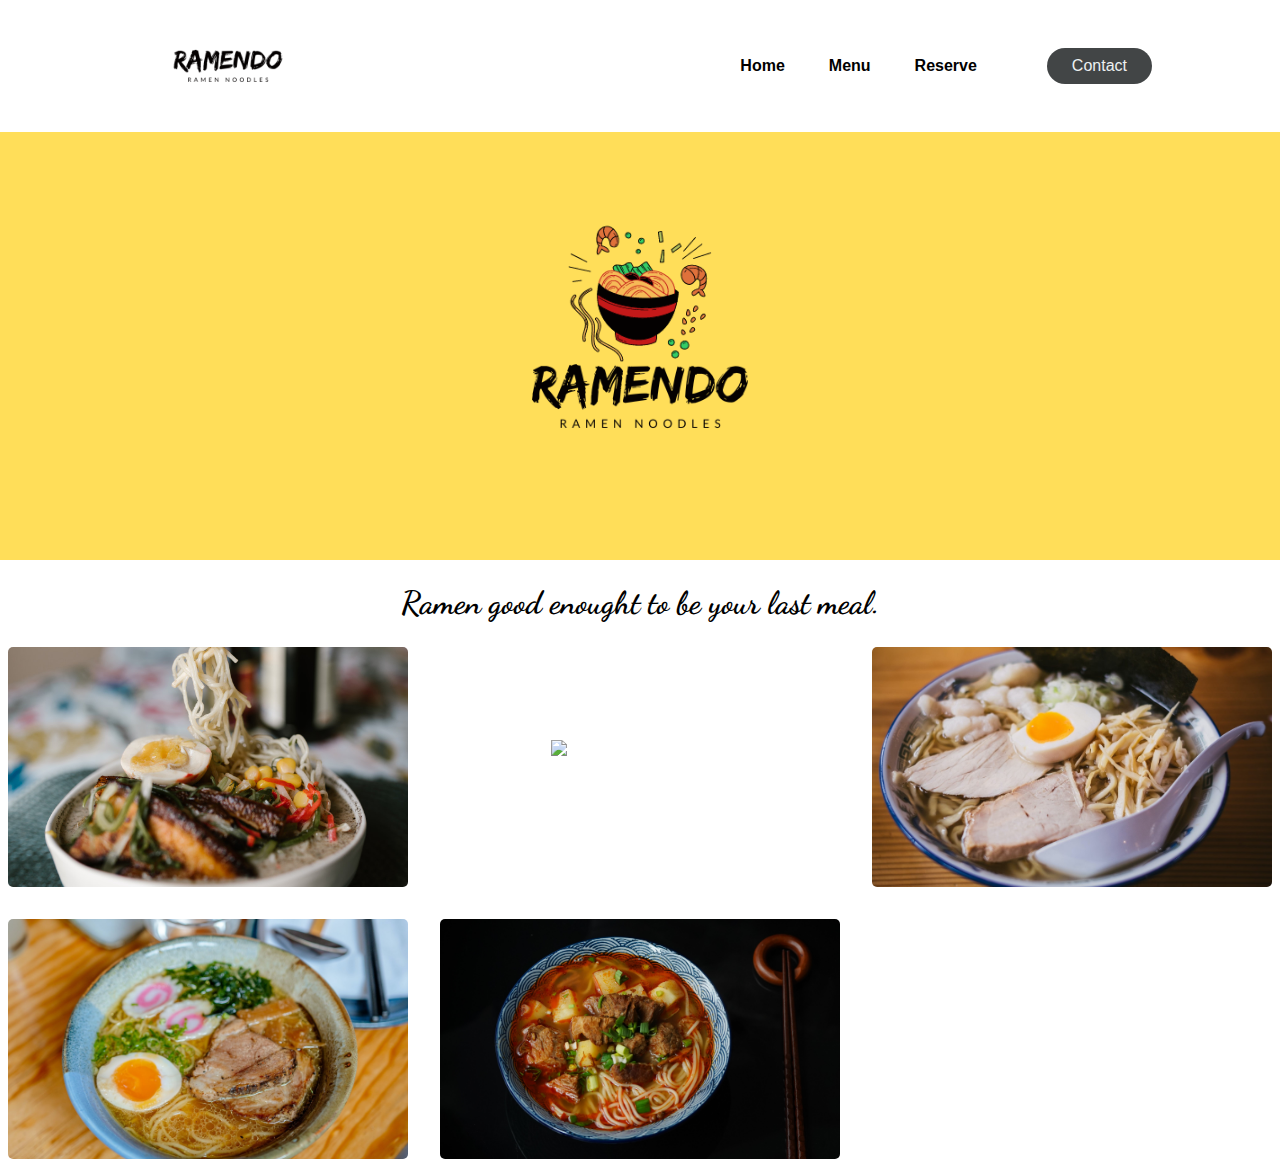
==== html-files/index.html @ 9fcbf972 "website" ====
<!DOCTYPE html>
<html lang="en">
<head>
    <meta charset="UTF-8">
    <meta http-equiv="X-UA-Compatible" content="IE=edge">
    <meta name="viewport" content="width=device-width, initial-scale=1.0">
    <title>HOME</title>
    <link href = "../css-files/normalize.css" rel = "stylesheet" type = "text/css">
    <link href = "../css-files/base.css" rel = "stylesheet" type = "text/css">
</head>
<body>
    <header>
        <img class = "logo" src = "../logos/logoname.png" alt = "logo">
        <nav>
            <ul class="nav_links">
                <li><a href = "./index.html">Home</a></li>
                <li><a href="./menu.html">Menu</a></li>
                <li><a href="./reserve.html">Reserve</a></li>
            </ul> 
        </nav>
        <button><a class="cta" href="./contact.html">Contact</a></button>
    </header>
    <div class ="banner">
        <img src = "../logos/logo.png" alt = 'Banner'>
    </div>
    <div class = "title">
        <h1>Ramen good enought to be your last meal.</h1>
    </div>

    <div class = "img_reel">
        <div class = "card">
            <img class = "img" src = "../images/pexels-rodnae-productions-6645922.jpg" alt = "foodimg">
        </div>
        <div class = "card">
            <img class = "img" src = "../images/pexels-syed-muhammad-afifi-4110421.jpg" alt = "foodimg">
        </div>
        <div class = "card">
            <img class = "img" src = "../images/pexels-quang-anh-ha-nguyen-884600.jpg" alt = "foodimg">
        </div>
                <div class = "card">
            <img class = "img" src = "../images/pexels-viridiana-o-rivera-12984979.jpg" alt = "foodimg">
        </div>
        <div class = 'card'>
            <img class = "img" src = "../images/pexels-cats-coming-1907244.jpg" alt = "foodimg">
        </div>
    </div>

<!-- <div class="carousell">
    <div class="wrapper">
        <img class='img' src = "../images/pexels-rodnae-productions-6645922.jpg" alt = "foodimg">
        <img class = "img" src = "../images/pexels-syed-muhammad-afifi-4110421.jpg" alt = "foodimg">
        <img class = "img" src = "../images/pexels-quang-anh-ha-nguyen-884600.jpg" alt = "foodimg">
        <img class = "img" src = "../images/pexels-viridiana-o-rivera-12984979.jpg" alt = "foodimg">
        <img class = "img" src = "../images/pexels-cats-coming-1907244.jpg" alt = "foodimg">
    </div>
</div> -->
</body>
</html>
---- css-files/base.css ----
@import url('https://fonts.googleapis.com/css2?family=Dancing+Script:wght@500&display=swap');

*{
    box-sizing: border-box;
    margin: 0;
    padding: 0;
    background-color: white;
}

li,a,button {
    font-family: "Century Gothic", sans-serif;
    font-weight: 500;
    font-size: 16px;
    color: #edf0f1;
    text-decoration: none;
}

header{
    display: flex;
    justify-content: flex-end;
    align-items: center;
    padding: 30px 10%;
}

.logo{
    cursor: pointer;
    margin-right: auto;
    width: 200px;
}

.nav_links li{
    display: inline-block;
    padding: 0px 20px;
}

.nav_links li a{
    transition: all 0.3 ease 0s;
    color: black;
    font-weight: bold;
} 


button{
    padding: 9px 25px;
    background-color: rgb(66, 69, 70);
    border: none;
    border-radius: 50px;
    cursor: pointer;
    transition:all 0.4s ease 0s; 
    margin-left: 50px;
}

button:hover{
    background-color: rgba(58, 61, 61, 0.8)
}

.banner{
    display: flex;
    max-width: auto;
    justify-content: center;
    background-color:rgb(255, 222, 89);
}

.banner img{
    width: 450px;
}

.title h1{
    color: black;
    margin:25px;
    font-family: "Dancing Script";
    text-align: center;
}

/* common css ------------------------------------------------------------------------------------------ */

.hyperlinks{
    text-decoration: underline;
    font-size: x-large
}

.img-grid{
    display: inline-grid;
    grid-template-columns: auto auto;
    grid-gap: 5px;
    max-width: 50%;
}

.star-rating input {
    display: none;
 }

 .star-rating > label {
     width: 30px;
     height: 30px;
     font-family: Verdana;
     font-size:30px;
     color: orange;
     transition: 0.2s ease;
 }

 .star-rating label::before{
     content: "\2606";
     line-height:26px;
 }

 .star-rating input:checked ~ label:before{
     content: '\2605'
 }

 .star-rating{
     display:flex;
     align-items:center;
     width: 160px;
     flex-direction: row-reverse;
     justify-content: space-between;
     margin: 40px auto;
     position: relative;
 }

 .star-rating label:hover{
     color: #ff69b4;
     transition: 0.2 ease;
 }

 .star-rating label:active::before{
     transform:scale(1.1);
 }

/* contact css ----------------------------------------------------------------------------------------- */

.label{
    color: black;
}

.label > input{
    background-color: white;
    border-radius: 3px;
}

.sub{
    color:white;
    padding: 9px 25px;
    background-color: rgb(66, 69, 70);
    border: none;
    border-radius: 50px;
    transition:all 0.3 ease 0s; 
}

.sub:hover{
    background-color: rgb(66, 69, 70,0.8);
}

/*form{
    display: flex;
    flex-direction: column;
    justify-content: center;
    align-items: center;
    text-align: center;
    padding-top: 2em;
}*/


/* reserve css ----------------------------------------------------------------------------------------- */

.card{
    display: flex;
    flex-direction: column;
    justify-content: center;
    align-items: center;
    /* background: #353535; */
    font-size: 3rem;
    color: #fff;
    /* box-shadow: rgba(3,8,20,0.1) 0px 0.15rem 0.5rem, rgba(2,8,20,0.1) 0px 0.075rem 0.175rem; */
    height: 100%;
    width: 100%;
    border-radius: 5px;
    transition: all 500ms;
    overflow: hidden;

    /*background-size: cover;
    background-position: center;
    background-repeat: no-repeat;*/
}

.card:hover{
    box-shadow: rgba(2,8,20,0.1) 0px 0.35em 1.175em, rgba(2,8,20,0.1) 0px 0.175em 0.5em;
    transform: translateY(-3px) scale(1.1);
}

.img_reel{
    display: grid;
    gap: 2rem;
    grid-template-columns: repeat(auto-fill,minmax(300px,1fr));
    grid-auto-rows: 240px;
    margin-right: 8px;
    margin-left: 8px;
    margin-bottom: 10px;
}

.img{
    max-width: 100%;
    height: auto;
}

/* index css ------------------------------------------------------------------------------------------- */


/* menu css -------------------------------------------------------------------------------------------- */
.flex-container{
    justify-content: space-around;
    margin-top: 15px;
    margin-right: 40px;
    margin-left: 40px;
}

.flex-container img{
    width: 400px;
    margin-top: 70px;
    margin-bottom: 70px;
    border-radius: 5px;
    transition: 500ms;
}

.flex-container img:hover{
    transform: translateY(-3px) scale(1.1);
}

.flex{
    display:flex;
    flex-direction: row;
    border: #ceae8c solid 3px;
}
.contacts{
    display: flex;
    justify-content: space-evenly;
}

.contacts h1{
    text-decoration: underline;
}
.contacts p{
    font-size: x-large;
}

.contacts a{
    color: black;
}
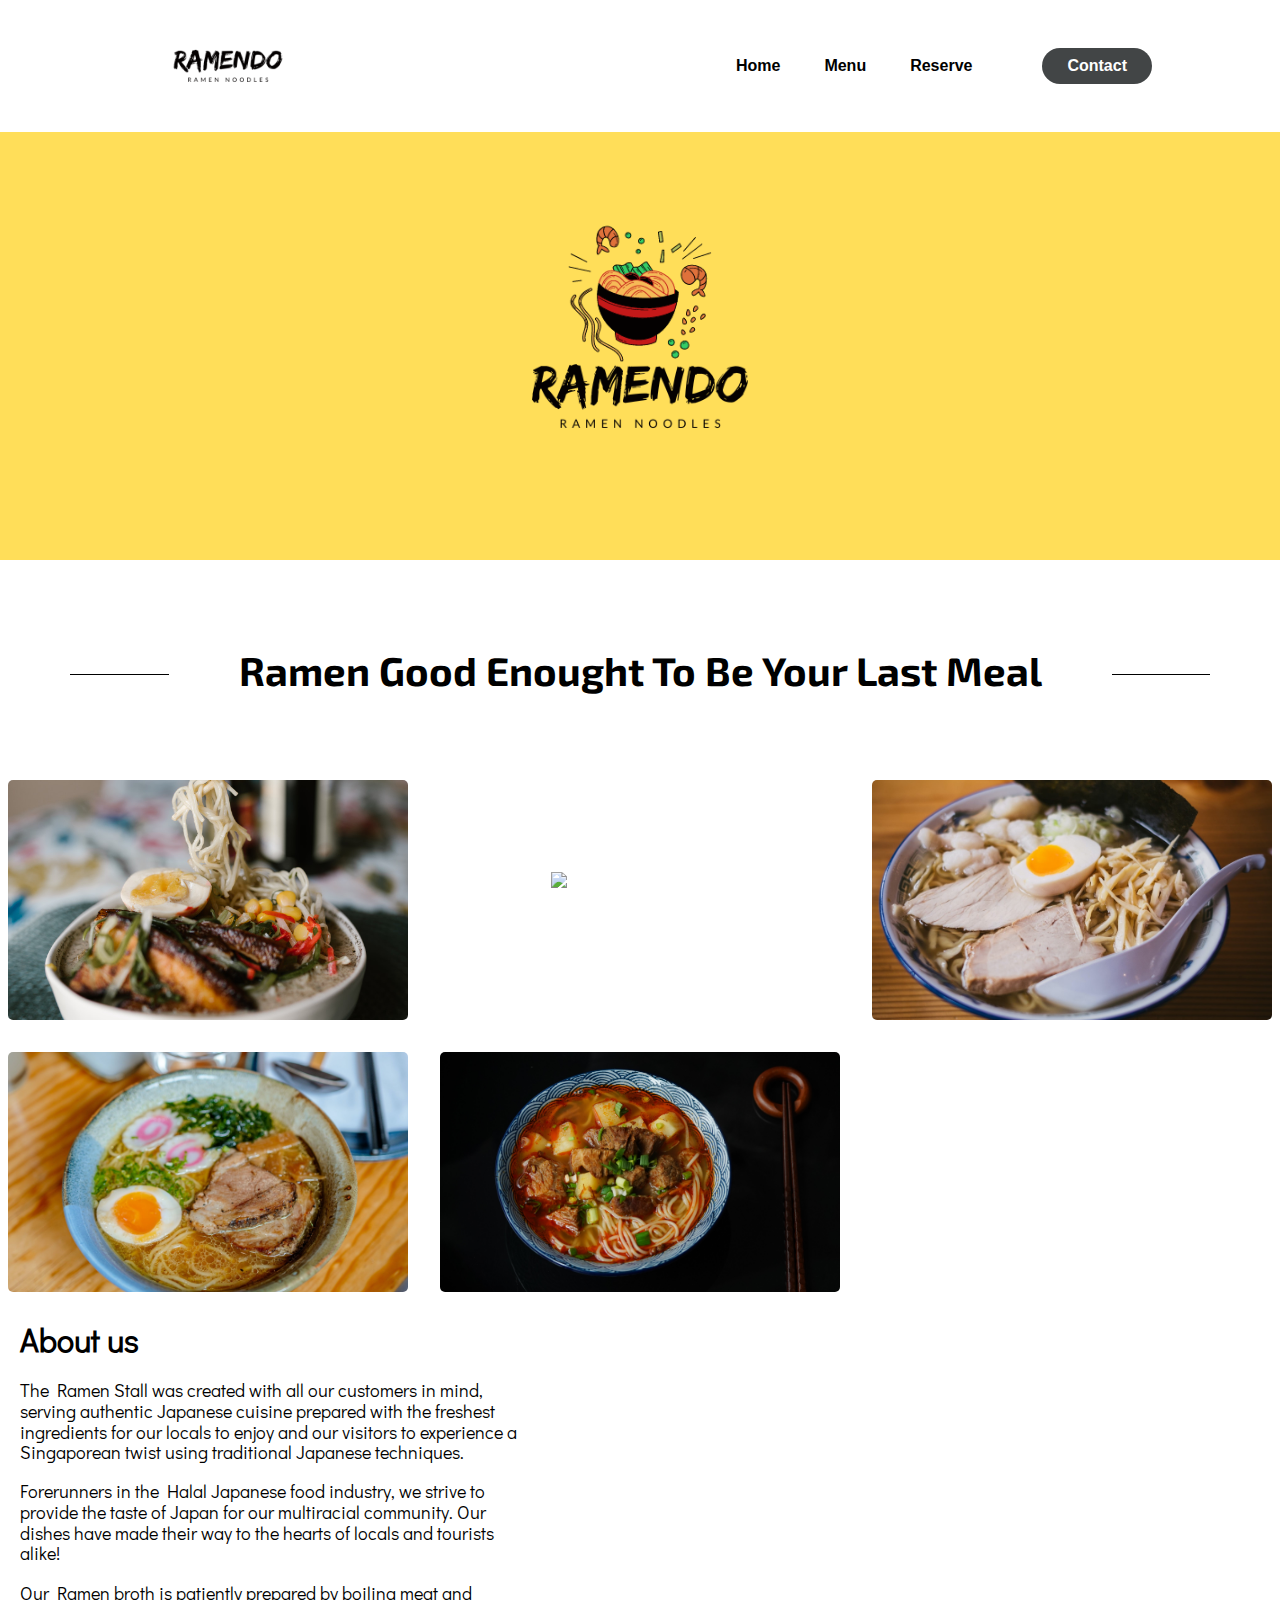
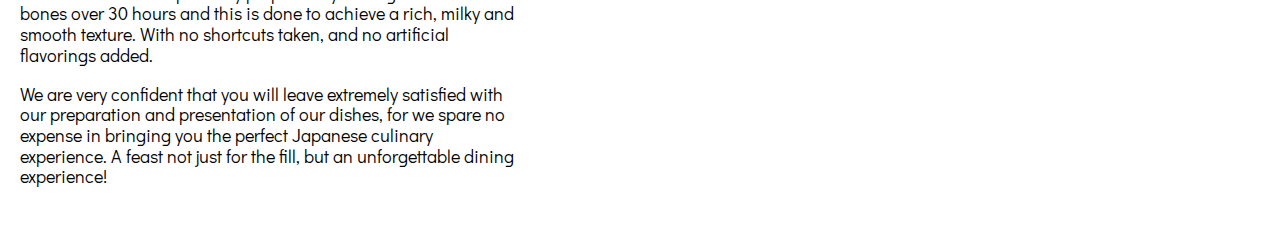
==== commit 30f4189c: "update" ====
--- a/html-files/index.html
+++ b/html-files/index.html
@@ -8,7 +8,9 @@
     <link href = "../css-files/normalize.css" rel = "stylesheet" type = "text/css">
     <link href = "../css-files/base.css" rel = "stylesheet" type = "text/css">
 </head>
+
 <body>
+    
     <header>
         <img class = "logo" src = "../logos/logoname.png" alt = "logo">
         <nav>
@@ -20,39 +22,65 @@
         </nav>
         <button><a class="cta" href="./contact.html">Contact</a></button>
     </header>
+
     <div class ="banner">
-        <img src = "../logos/logo.png" alt = 'Banner'>
-    </div>
-    <div class = "title">
-        <h1>Ramen good enought to be your last meal.</h1>
+        <img src = "../logos/logo.png" alt = "Banner">
     </div>
 
-    <div class = "img_reel">
-        <div class = "card">
-            <img class = "img" src = "../images/pexels-rodnae-productions-6645922.jpg" alt = "foodimg">
+    <div class="content">
+        <div class = "title">
+            <h1>Ramen Good Enought To Be Your Last Meal</h1>
         </div>
-        <div class = "card">
-            <img class = "img" src = "../images/pexels-syed-muhammad-afifi-4110421.jpg" alt = "foodimg">
+        
+        <div class = "img_reel">
+            <div class = "card">
+                <img class = "img" src = "../images/pexels-rodnae-productions-6645922.jpg" alt = "foodimg">
+            </div>
+            <div class = "card">
+                <img class = "img" src = "../images/pexels-syed-muhammad-afifi-4110421.jpg" alt = "foodimg">
+            </div>
+            <div class = "card">
+                <img class = "img" src = "../images/pexels-quang-anh-ha-nguyen-884600.jpg" alt = "foodimg">
+            </div>
+                    <div class = "card">
+                <img class = "img" src = "../images/pexels-viridiana-o-rivera-12984979.jpg" alt = "foodimg">
+            </div>
+            <div class = "card">
+                <img class = "img" src = "../images/pexels-cats-coming-1907244.jpg" alt = "foodimg">
+            </div>
         </div>
-        <div class = "card">
-            <img class = "img" src = "../images/pexels-quang-anh-ha-nguyen-884600.jpg" alt = "foodimg">
+    
+        <div class="about-us">
+            <h1> About us</h1>
+            <p>
+                The Ramen Stall was created with all our customers in mind, serving authentic Japanese cuisine prepared with the freshest ingredients for our locals to enjoy and our visitors to experience a Singaporean twist using traditional Japanese techniques.
+            </p>
+            <br>
+            <p>
+                Forerunners in the Halal Japanese food industry, we strive to provide the taste of Japan for our multiracial community. Our dishes have made their way to the hearts of locals and tourists alike!
+            </p>
+            <br>
+            <p>
+                Our Ramen broth is patiently prepared by boiling meat and bones over 30 hours and this is done to achieve a rich, milky and smooth texture. With no shortcuts taken, and no artificial flavorings added.
+            </p>
+            <br>
+            <p>
+                We are very confident that you will leave extremely satisfied with our preparation and presentation of our dishes, for we spare no expense in bringing you the perfect Japanese culinary experience. A feast not just for the fill, but an unforgettable dining experience!
+            </p>
         </div>
-                <div class = "card">
-            <img class = "img" src = "../images/pexels-viridiana-o-rivera-12984979.jpg" alt = "foodimg">
-        </div>
-        <div class = 'card'>
-            <img class = "img" src = "../images/pexels-cats-coming-1907244.jpg" alt = "foodimg">
-        </div>
+    
+        <!-- <div class="carousell">
+            <div class="wrapper">
+                <img class="img" src = "../images/pexels-rodnae-productions-6645922.jpg" alt = "foodimg">
+                <img class = "img" src = "../images/pexels-syed-muhammad-afifi-4110421.jpg" alt = "foodimg">
+                <img class = "img" src = "../images/pexels-quang-anh-ha-nguyen-884600.jpg" alt = "foodimg">
+                <img class = "img" src = "../images/pexels-viridiana-o-rivera-12984979.jpg" alt = "foodimg">
+                <img class = "img" src = "../images/pexels-cats-coming-1907244.jpg" alt = "foodimg">
+            </div>
+        </div> -->
+
     </div>
 
-<!-- <div class="carousell">
-    <div class="wrapper">
-        <img class='img' src = "../images/pexels-rodnae-productions-6645922.jpg" alt = "foodimg">
-        <img class = "img" src = "../images/pexels-syed-muhammad-afifi-4110421.jpg" alt = "foodimg">
-        <img class = "img" src = "../images/pexels-quang-anh-ha-nguyen-884600.jpg" alt = "foodimg">
-        <img class = "img" src = "../images/pexels-viridiana-o-rivera-12984979.jpg" alt = "foodimg">
-        <img class = "img" src = "../images/pexels-cats-coming-1907244.jpg" alt = "foodimg">
-    </div>
-</div> -->
+
 </body>
 </html>
--- a/css-files/base.css
+++ b/css-files/base.css
@@ -1,52 +1,54 @@
-@import url('https://fonts.googleapis.com/css2?family=Dancing+Script:wght@500&display=swap');
-
+@import url("https://fonts.googleapis.com/css2?family=Didact+Gothic&display=swap");
+@import url("https://fonts.googleapis.com/css2?family=Exo+2:wght@400;500;700&display=swap");
+/*------------------------------------------------------------------------------------------------------ common ----------------------------------------------------------------------------------------------- */
 *{
     box-sizing: border-box;
     margin: 0;
     padding: 0;
     background-color: white;
 }
-
-li,a,button {
-    font-family: "Century Gothic", sans-serif;
-    font-weight: 500;
-    font-size: 16px;
-    color: #edf0f1;
-    text-decoration: none;
-}
-
 header{
     display: flex;
     justify-content: flex-end;
     align-items: center;
     padding: 30px 10%;
 }
-
 .logo{
-    cursor: pointer;
     margin-right: auto;
     width: 200px;
 }
-
 .nav_links li{
     display: inline-block;
     padding: 0px 20px;
 }
-
 .nav_links li a{
-    transition: all 0.3 ease 0s;
-    color: black;
-    font-weight: bold;
+    transition: 0.4s;
+    color: black;
+    font-weight: bold;
+    font-family: "Evo 2", sans-serif;
+    font-weight: bold;
+    font-size: 16px;
+    text-decoration: none;
 } 
 
-
+.nav_links li a:hover{
+    color: rgba(58, 61, 61, 0.8);
+}
+.cta{
+    color: white;
+    text-decoration: none;
+}
 button{
+    font-family: "Evo 2", sans-serif;
+    font-weight: bold;
+    font-size: 16px;
+
     padding: 9px 25px;
     background-color: rgb(66, 69, 70);
     border: none;
     border-radius: 50px;
     cursor: pointer;
-    transition:all 0.4s ease 0s; 
+    transition:0.4s; 
     margin-left: 50px;
 }
 
@@ -64,105 +66,33 @@
 .banner img{
     width: 450px;
 }
-
-.title h1{
-    color: black;
-    margin:25px;
-    font-family: "Dancing Script";
-    text-align: center;
-}
-
-/* common css ------------------------------------------------------------------------------------------ */
-
-.hyperlinks{
-    text-decoration: underline;
-    font-size: x-large
-}
-
-.img-grid{
-    display: inline-grid;
-    grid-template-columns: auto auto;
-    grid-gap: 5px;
-    max-width: 50%;
-}
-
-.star-rating input {
-    display: none;
- }
-
- .star-rating > label {
-     width: 30px;
-     height: 30px;
-     font-family: Verdana;
-     font-size:30px;
-     color: orange;
-     transition: 0.2s ease;
- }
-
- .star-rating label::before{
-     content: "\2606";
-     line-height:26px;
- }
-
- .star-rating input:checked ~ label:before{
-     content: '\2605'
- }
-
- .star-rating{
-     display:flex;
-     align-items:center;
-     width: 160px;
-     flex-direction: row-reverse;
-     justify-content: space-between;
-     margin: 40px auto;
-     position: relative;
- }
-
- .star-rating label:hover{
-     color: #ff69b4;
-     transition: 0.2 ease;
- }
-
- .star-rating label:active::before{
-     transform:scale(1.1);
- }
-
-/* contact css ----------------------------------------------------------------------------------------- */
-
-.label{
-    color: black;
-}
-
-.label > input{
-    background-color: white;
-    border-radius: 3px;
-}
-
-.sub{
-    color:white;
-    padding: 9px 25px;
-    background-color: rgb(66, 69, 70);
-    border: none;
-    border-radius: 50px;
-    transition:all 0.3 ease 0s; 
-}
-
-.sub:hover{
-    background-color: rgb(66, 69, 70,0.8);
-}
-
-/*form{
-    display: flex;
-    flex-direction: column;
-    justify-content: center;
-    align-items: center;
-    text-align: center;
-    padding-top: 2em;
-}*/
-
-
-/* reserve css ----------------------------------------------------------------------------------------- */
-
+.title{
+    font-size: 20px;
+    display: flex;
+    flex-direction: row;
+    color: black;
+    margin-top:60px;
+    margin-bottom: 60px;
+    font-family: "Exo 2", sans-serif;
+    text-align: center;
+}
+.title:before,.title:after{
+    content: "";
+    flex: 1 1;
+    border-bottom: 1px solid black;
+    margin-bottom: 45px;
+    margin-left: 70px;
+    margin-right: 70px;
+}
+
+/*------------------------------------------------------------------------------------------------------ index ------------------------------------------------------------------------------------------------ */
+.content{
+    margin-bottom: 60px;
+}
+.about-us p{
+    font-family: "Didact Gothic";
+    font-size: 18px;
+}
 .card{
     display: flex;
     flex-direction: column;
@@ -175,7 +105,7 @@
     height: 100%;
     width: 100%;
     border-radius: 5px;
-    transition: all 500ms;
+    transition: all 0.4s;
     overflow: hidden;
 
     /*background-size: cover;
@@ -195,54 +125,198 @@
     grid-auto-rows: 240px;
     margin-right: 8px;
     margin-left: 8px;
-    margin-bottom: 10px;
+    margin-bottom: 30px;
 }
 
 .img{
     max-width: 100%;
     height: auto;
 }
-
-/* index css ------------------------------------------------------------------------------------------- */
-
-
-/* menu css -------------------------------------------------------------------------------------------- */
+/*------------------------------------------------------------------------------------------------------- menu ------------------------------------------------------------------------------------------------ */
 .flex-container{
-    justify-content: space-around;
-    margin-top: 15px;
-    margin-right: 40px;
-    margin-left: 40px;
+    flex-basis: auto;
+    display: flex;
+    flex-flow:column wrap;
+    flex-direction: row;
+    
+    justify-content: space-between;
+    margin-right: 50px;
+    margin-left: 50px;
+    margin-bottom: 60px;
 }
 
 .flex-container img{
-    width: 400px;
-    margin-top: 70px;
-    margin-bottom: 70px;
-    border-radius: 5px;
-    transition: 500ms;
+    margin-top:150px;
+    width: 500px;
+    border-radius: 20px;
+    transition:all 0.4s;
 }
 
 .flex-container img:hover{
+    box-shadow: rgba(2,8,20,0.1) 0px 0.35em 1.175em, rgba(2,8,20,0.1) 0px 0.175em 0.5em;
     transform: translateY(-3px) scale(1.1);
 }
 
-.flex{
+.heading{
+    font-family: "Didact Gothic", sans-serif;
+    font-size: 50px;
+    text-align: center;
+    padding-top: 5px;
+    color: black;
+    height: 70px;
+    border-radius: 20px;
+}
+
+#original{
+    background-color:rgb(197, 193, 193);
+}
+
+#spicy{
+    background-color: red;
+}
+
+#yuzu{
+    background-color: yellow;
+}
+
+#tomyam{
+    background-color: orange;
+}
+
+.menu{
+    font-family: "Didact Gothic", sans-serif;
+    text-align: center;
+    color: black;
+}
+.money{
+    color: green;
+}
+/*------------------------------------------------------------------------------------------------------ reserve ---------------------------------------------------------------------------------------------- */
+.label{
+    color: black;
+}
+
+.label > input{
+    background-color: white;
+    border-radius: 3px;
+}
+
+.sub{
+    color:white;
+    padding: 9px 25px;
+    background-color: rgb(66, 69, 70);
+    border: none;
+    border-radius: 50px;
+    transition:0.4s; 
+}
+
+.sub:hover{
+    background-color: rgba(58, 61, 61, 0.8);
+}
+
+form{
+    display: flex;
+    flex-direction: column;
+    align-items: center;
+    margin-bottom: 60px;
+}
+/*------------------------------------------------------------------------------------------------------ contact ---------------------------------------------------------------------------------------------- */
+.img-grid{
+    display: inline-grid;
+    margin-top: 50px;
+    grid-gap: 20px;
+    max-width: 50%;
+}
+
+.img-grid img{
+    width: 700px;
+    height: auto;
+    border-radius: 20px;
+    transition:all 0.4s;
+}
+
+.restaurant-card:hover{
+    box-shadow: rgba(2,8,20,0.1) 0px 0.35em 1.175em, rgba(2,8,20,0.1) 0px 0.175em 0.5em;
+    transform: translateY(-3px) scale(1.1);
+}
+
+
+.about-us{
+    width: 500px;
+    font-family: "Didact Gothic", sans-serif;
+    margin-left: 20px;
+}
+
+.contacts{
+    font-family: "Didact Gothic", sans-serif;
+    display: flex;
+    justify-content: space-evenly;
+    margin-bottom: 60px;
+}
+
+.contacts h1{
+    font-size: 35px;
+    text-align: center;
+    font-weight: bold;
+}
+.contacts p{
+    text-align: center;
+    font-size: 30px;
+}
+.hyperlinks:before,.hyperlinks:after{
+    content: "";
+    flex: 1 1;
+    border-bottom: 1px solid black;
+    margin-bottom: 15px;
+    margin-left: 50px;
+    margin-right: 50px;
+}
+.socials .hyperlinks{
+    display: flex;
+    flex-direction: row;
+}
+.hyperlinks{
+    justify-content: center;
+    color: black;
+    font-size: 35px;
+    font-weight: bold;
+    text-decoration: underline;
+}
+.reviewhyperlink{
+    text-align: center;
+}
+.star-rating input {
+    display: none;
+}
+
+.star-rating > label {
+    font-family: Verdana;
+    font-size:60px;
+    color: red;
+    transition: 0.4s;
+     
+}
+
+.star-rating label::before{
+    content: "\2606";
+    line-height:26px;
+}
+
+.star-rating input:checked ~ label:before{
+    content: "\2605"
+}
+
+.star-rating{
     display:flex;
-    flex-direction: row;
-    border: #ceae8c solid 3px;
-}
-.contacts{
-    display: flex;
-    justify-content: space-evenly;
-}
-
-.contacts h1{
-    text-decoration: underline;
-}
-.contacts p{
-    font-size: x-large;
-}
-
-.contacts a{
-    color: black;
-}+    flex-direction: row-reverse;
+    justify-content: space-between;
+    position: relative;
+}
+
+.star-rating label:hover{
+    color: rgb(230, 111, 130);
+}
+
+.star-rating label:active::before{
+    transform:scale(1.1);
+}
